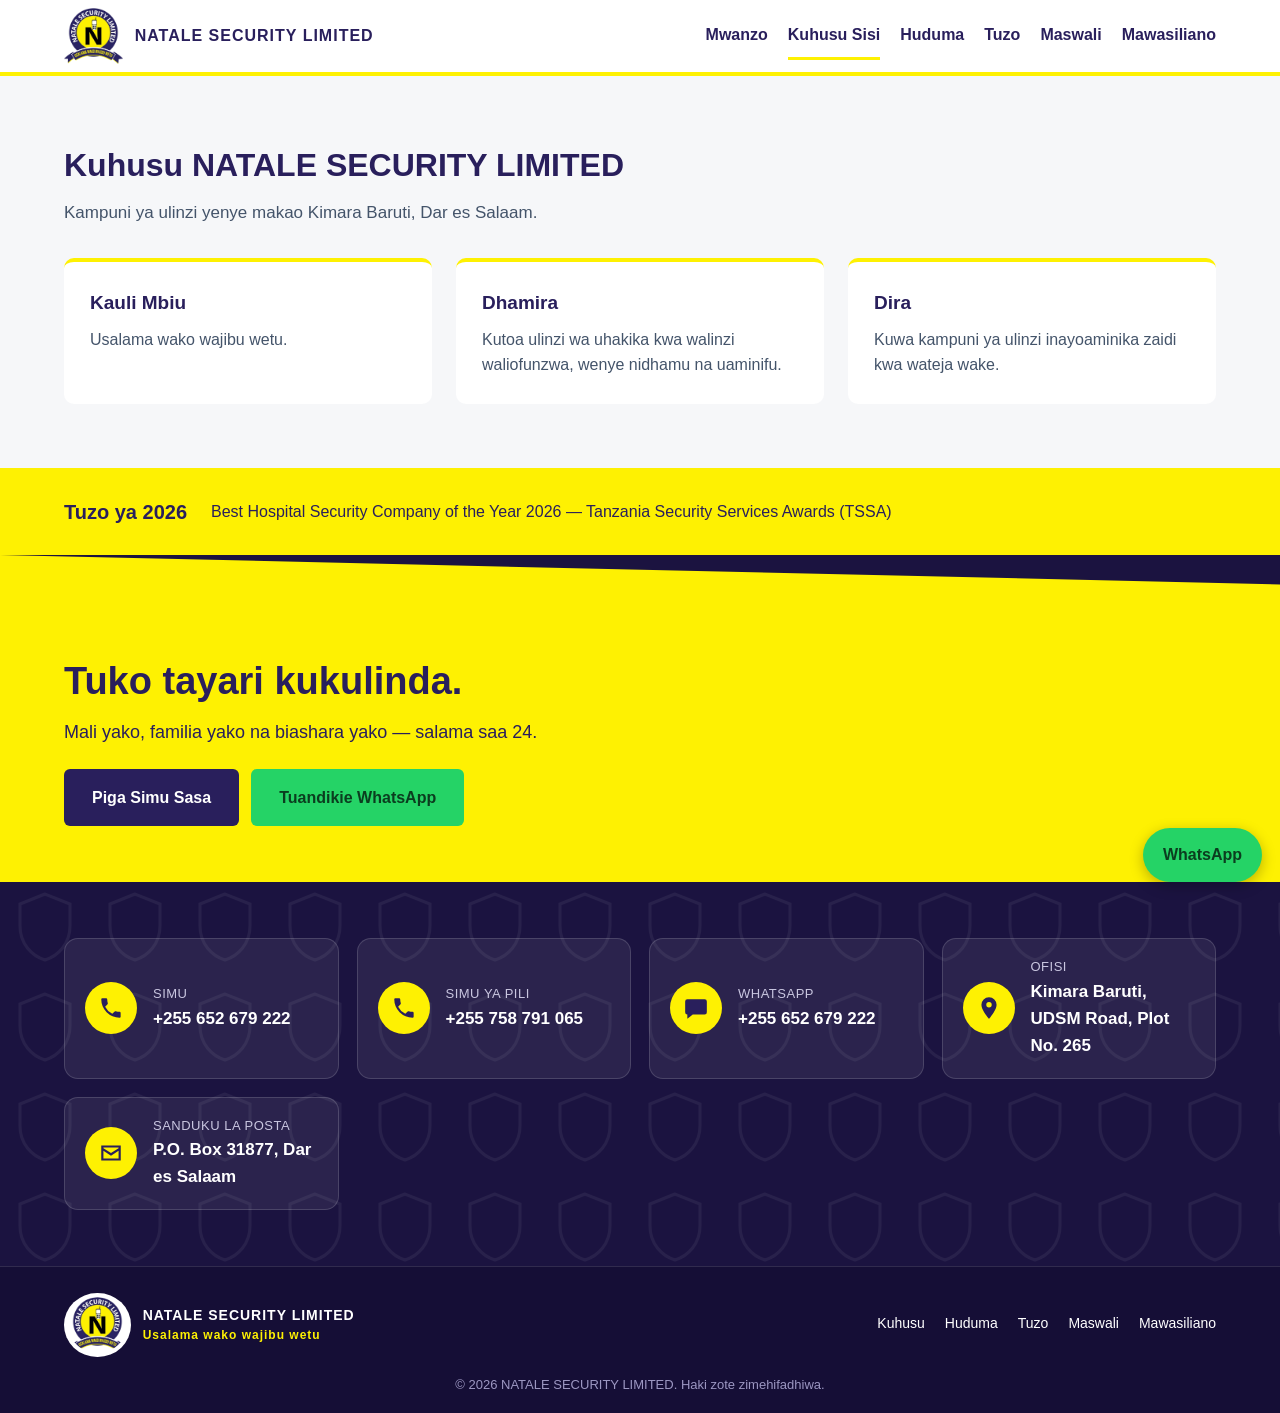
==== about.html @ 87dedaea "Toleo la kwanza: tovuti ya NATALE SECURITY LIMITED (kurasa 6)" ====
<!doctype html><html lang="sw"><head><meta charset="utf-8"><meta name="viewport" content="width=device-width,initial-scale=1"><title>Kuhusu Sisi | NATALE SECURITY LIMITED</title><meta name="description" content="Kuhusu NATALE SECURITY LIMITED, dira, dhamira na kauli mbiu."><link rel="icon" href="assets/logo.png"><link rel="stylesheet" href="css/style.css"></head><body>
<header><div class="w"><a class="brand" href="index.html"><img src="assets/logo.png" alt="Nembo la NATALE SECURITY LIMITED"><span>NATALE SECURITY LIMITED</span></a><nav><a href="index.html">Mwanzo</a><a href="about.html" class=on>Kuhusu Sisi</a><a href="services.html">Huduma</a><a href="awards.html">Tuzo</a><a href="faq.html">Maswali</a><a href="contact.html">Mawasiliano</a></nav></div></header>
<section class="sec"><div class="w"><h2>Kuhusu NATALE SECURITY LIMITED</h2><p class="sub">Kampuni ya ulinzi yenye makao Kimara Baruti, Dar es Salaam.</p><div class="grid"><div class="card"><h3>Kauli Mbiu</h3><p>Usalama wako wajibu wetu.</p></div><div class="card"><h3>Dhamira</h3><p>Kutoa ulinzi wa uhakika kwa walinzi waliofunzwa, wenye nidhamu na uaminifu.</p></div><div class="card"><h3>Dira</h3><p>Kuwa kampuni ya ulinzi inayoaminika zaidi kwa wateja wake.</p></div></div>
<!-- TODO: weka mwaka wa kuanzishwa, namba ya leseni/usajili na timu ya uongozi -->
</div></section><div class="award"><div class="w"><strong>Tuzo ya 2026</strong><span>Best Hospital Security Company of the Year 2026 &mdash; Tanzania Security Services Awards (TSSA)</span></div></div>
<footer>
<div class="ft-cta"><div class="w"><h2>Tuko tayari kukulinda.</h2><p>Mali yako, familia yako na biashara yako &mdash; salama saa 24.</p><div class="btns"><a class="b n" href="tel:+255652679222">Piga Simu Sasa</a><a class="b g" href="https://wa.me/255652679222">Tuandikie WhatsApp</a></div></div></div>
<div class="ft-main"><div class="w"><div class="fg"><a href="tel:+255652679222" class="fc"><span class="fi"><svg viewBox="0 0 24 24" width="26" height="26" fill="currentColor" aria-hidden="true"><path d="M6.6 10.8a15 15 0 006.6 6.6l2.2-2.2a1 1 0 011-.25 11 11 0 003.5.56 1 1 0 011 1V20a1 1 0 01-1 1A17 17 0 013 4a1 1 0 011-1h3.5a1 1 0 011 1c0 1.2.2 2.4.56 3.5a1 1 0 01-.25 1z"/></svg></span><span><small>Simu</small><b>+255 652 679 222</b></span></a><a href="tel:+255758791065" class="fc"><span class="fi"><svg viewBox="0 0 24 24" width="26" height="26" fill="currentColor" aria-hidden="true"><path d="M6.6 10.8a15 15 0 006.6 6.6l2.2-2.2a1 1 0 011-.25 11 11 0 003.5.56 1 1 0 011 1V20a1 1 0 01-1 1A17 17 0 013 4a1 1 0 011-1h3.5a1 1 0 011 1c0 1.2.2 2.4.56 3.5a1 1 0 01-.25 1z"/></svg></span><span><small>Simu ya pili</small><b>+255 758 791 065</b></span></a><a href="https://wa.me/255652679222" class="fc"><span class="fi"><svg viewBox="0 0 24 24" width="26" height="26" fill="currentColor" aria-hidden="true"><path d="M4 4h16a2 2 0 012 2v10a2 2 0 01-2 2H9l-5 4v-4H4a2 2 0 01-2-2V6a2 2 0 012-2z"/></svg></span><span><small>WhatsApp</small><b>+255 652 679 222</b></span></a><div class="fc"><span class="fi"><svg viewBox="0 0 24 24" width="26" height="26" fill="currentColor" aria-hidden="true"><path d="M12 2a7 7 0 00-7 7c0 5.200 7 13 7 13s7-7.800 7-13a7 7 0 00-7-7zm0 9.500A2.500 2.500 0 1112 6.500a2.500 2.500 0 010 5z"/></svg></span><span><small>Ofisi</small><b>Kimara Baruti, UDSM Road, Plot No. 265</b></span></div><div class="fc"><span class="fi"><svg viewBox="0 0 24 24" width="26" height="26" fill="currentColor" aria-hidden="true"><path d="M3 5h18v14H3zm2 2v.5l7 4.500 7-4.500V7zm14 3l-7 4.500L5 10v7h14z"/></svg></span><span><small>Sanduku la Posta</small><b>P.O. Box 31877, Dar es Salaam</b></span></div></div></div></div>
<div class="ft-bot"><div class="w"><a class="brand" href="index.html"><img src="assets/logo.png" alt="Nembo la NATALE SECURITY LIMITED"><span>NATALE SECURITY LIMITED<small>Usalama wako wajibu wetu</small></span></a><nav><a href="about.html">Kuhusu</a><a href="services.html">Huduma</a><a href="awards.html">Tuzo</a><a href="faq.html">Maswali</a><a href="contact.html">Mawasiliano</a></nav></div><p>&copy; 2026 NATALE SECURITY LIMITED. Haki zote zimehifadhiwa.</p></div>
</footer>
<a class="wa" href="https://wa.me/255652679222">WhatsApp</a></body></html>
---- css/style.css ----
:root{--n:#291F5C;--d:#1B1340;--y:#FEF102;--t:#44546A;--bg:#F6F7F9}
*{box-sizing:border-box}body{margin:0;font-family:Inter,Arial,sans-serif;color:var(--n);background:var(--bg);line-height:1.6}
a{color:inherit;text-decoration:none}.w{max-width:1200px;margin:0 auto;padding:0 24px}
header{background:#fff;border-bottom:4px solid var(--y);position:sticky;top:0;z-index:9}
header .w{display:flex;flex-wrap:wrap;align-items:center;justify-content:space-between;gap:8px 24px;padding-top:8px;padding-bottom:8px}
.brand{display:flex;align-items:center;gap:12px;font-weight:800;letter-spacing:1px}.brand img{height:56px}
nav{display:flex;flex-wrap:wrap;gap:6px 20px;font-weight:600}nav a{padding:10px 0;border-bottom:3px solid transparent}nav a.on,nav a:hover{border-color:var(--y)}
.hero{background:var(--n);color:#fff;padding:72px 0}.hero .w{display:flex;flex-wrap:wrap;gap:40px;align-items:center;justify-content:space-between}
.hero .tx{flex:1 1 460px}.eyebrow{color:var(--y);font-weight:700;letter-spacing:2px;font-size:14px}
h1{font-size:46px;line-height:1.1;margin:12px 0 18px}h2{font-size:32px;margin:0 0 8px}h3{margin:0 0 8px;font-size:19px}
.hero p{color:#D5DCE8;font-size:18px;max-width:620px}.btns{display:flex;flex-wrap:wrap;gap:12px;margin-top:24px}
.b{display:inline-block;padding:14px 26px;border-radius:6px;font-weight:700;border:2px solid transparent;cursor:pointer;font-size:16px;font-family:inherit}
.b.y{background:var(--y);color:var(--n)}.b.g{background:#25D366;color:#0B3D1F}.b.o{border-color:#fff;color:#fff}.b.n{background:var(--n);color:#fff}
.vid{flex:0 1 270px}video{width:100%;border-radius:16px;display:block;background:#000;border:4px solid var(--y)}
.sec{padding:64px 0}.dark{background:var(--n);color:#fff}.sub{color:var(--t);margin:0 0 32px;font-size:17px}.dark .sub{color:#D5DCE8}
.grid{display:grid;grid-template-columns:repeat(auto-fit,minmax(260px,1fr));gap:24px}
.card{background:#fff;border-radius:10px;padding:26px;border-top:4px solid var(--y)}.card p{margin:0;color:var(--t)}
.award{background:var(--y);color:var(--n);padding:28px 0}.award .w{display:flex;flex-wrap:wrap;gap:12px 24px;align-items:center}.award strong{font-size:20px}
.chips{display:flex;flex-wrap:wrap;gap:12px}.chips span{background:#fff;border:2px solid var(--n);padding:8px 18px;border-radius:999px;font-weight:600}
details{background:#fff;border-radius:10px;padding:18px 22px;margin-bottom:12px}summary{font-weight:700;cursor:pointer}details p{color:var(--t);margin:10px 0 0}
form{display:grid;gap:14px;max-width:560px}input,textarea,select{padding:14px;border:2px solid #C9CDE0;border-radius:6px;font:inherit;width:100%}
label{font-weight:600;display:grid;gap:6px}footer{background:var(--d);color:#C9C6E0;padding:28px 0;text-align:center;font-size:14px}
.wa{position:fixed;right:18px;bottom:18px;background:#25D366;color:#0B3D1F;font-weight:700;padding:14px 20px;border-radius:999px;box-shadow:0 4px 14px #0004;z-index:20}
@media(max-width:640px){h1{font-size:34px}.hero{padding:48px 0}}

footer{padding:0;text-align:left;color:#fff;background:var(--d)}
.ft-cta{background:var(--y);color:var(--n);padding:96px 0 56px;clip-path:polygon(0 0,100% 9%,100% 100%,0 100%);margin-top:-1px}
.ft-cta h2{font-size:38px;margin:0 0 6px}.ft-cta p{margin:0;font-size:18px;font-weight:500}.ft-cta .btns{margin-top:22px}
.ft-main{padding:56px 0;background:var(--d) url("data:image/svg+xml,%3Csvg xmlns='http://www.w3.org/2000/svg' width='90' height='100'%3E%3Cpath d='M45 12L20 22v22c0 18 12 30 25 34 13-4 25-16 25-34V22z' fill='none' stroke='%23ffffff' stroke-opacity='.06' stroke-width='3'/%3E%3C/svg%3E")}
.fg{display:grid;grid-template-columns:repeat(auto-fit,minmax(250px,1fr));gap:18px}
.fc{display:flex;gap:16px;align-items:center;background:#ffffff12;border:1px solid #ffffff26;border-radius:14px;padding:18px 20px;transition:.2s}
a.fc:hover{background:#ffffff22;transform:translateY(-3px);border-color:var(--y)}
.fi{flex:none;width:52px;height:52px;border-radius:50%;background:var(--y);color:var(--n);display:grid;place-items:center}
.fc small{display:block;color:#C9C6E0;font-size:13px;letter-spacing:.5px;text-transform:uppercase}.fc b{font-size:17px;word-break:break-word}
.ft-bot{border-top:1px solid #ffffff1f;background:#150E36;padding:26px 0 18px}
.ft-bot .w{display:flex;flex-wrap:wrap;gap:16px 32px;align-items:center;justify-content:space-between}
.ft-bot .brand{color:#fff}.ft-bot .brand small{display:block;color:var(--y);font-size:12px;letter-spacing:1px}.ft-bot .brand img{height:64px;background:#fff;border-radius:50%;padding:4px}
.ft-bot nav a{color:#fff;font-weight:500}.ft-bot p{text-align:center;color:#9C97C2;font-size:13px;margin:18px 0 0}
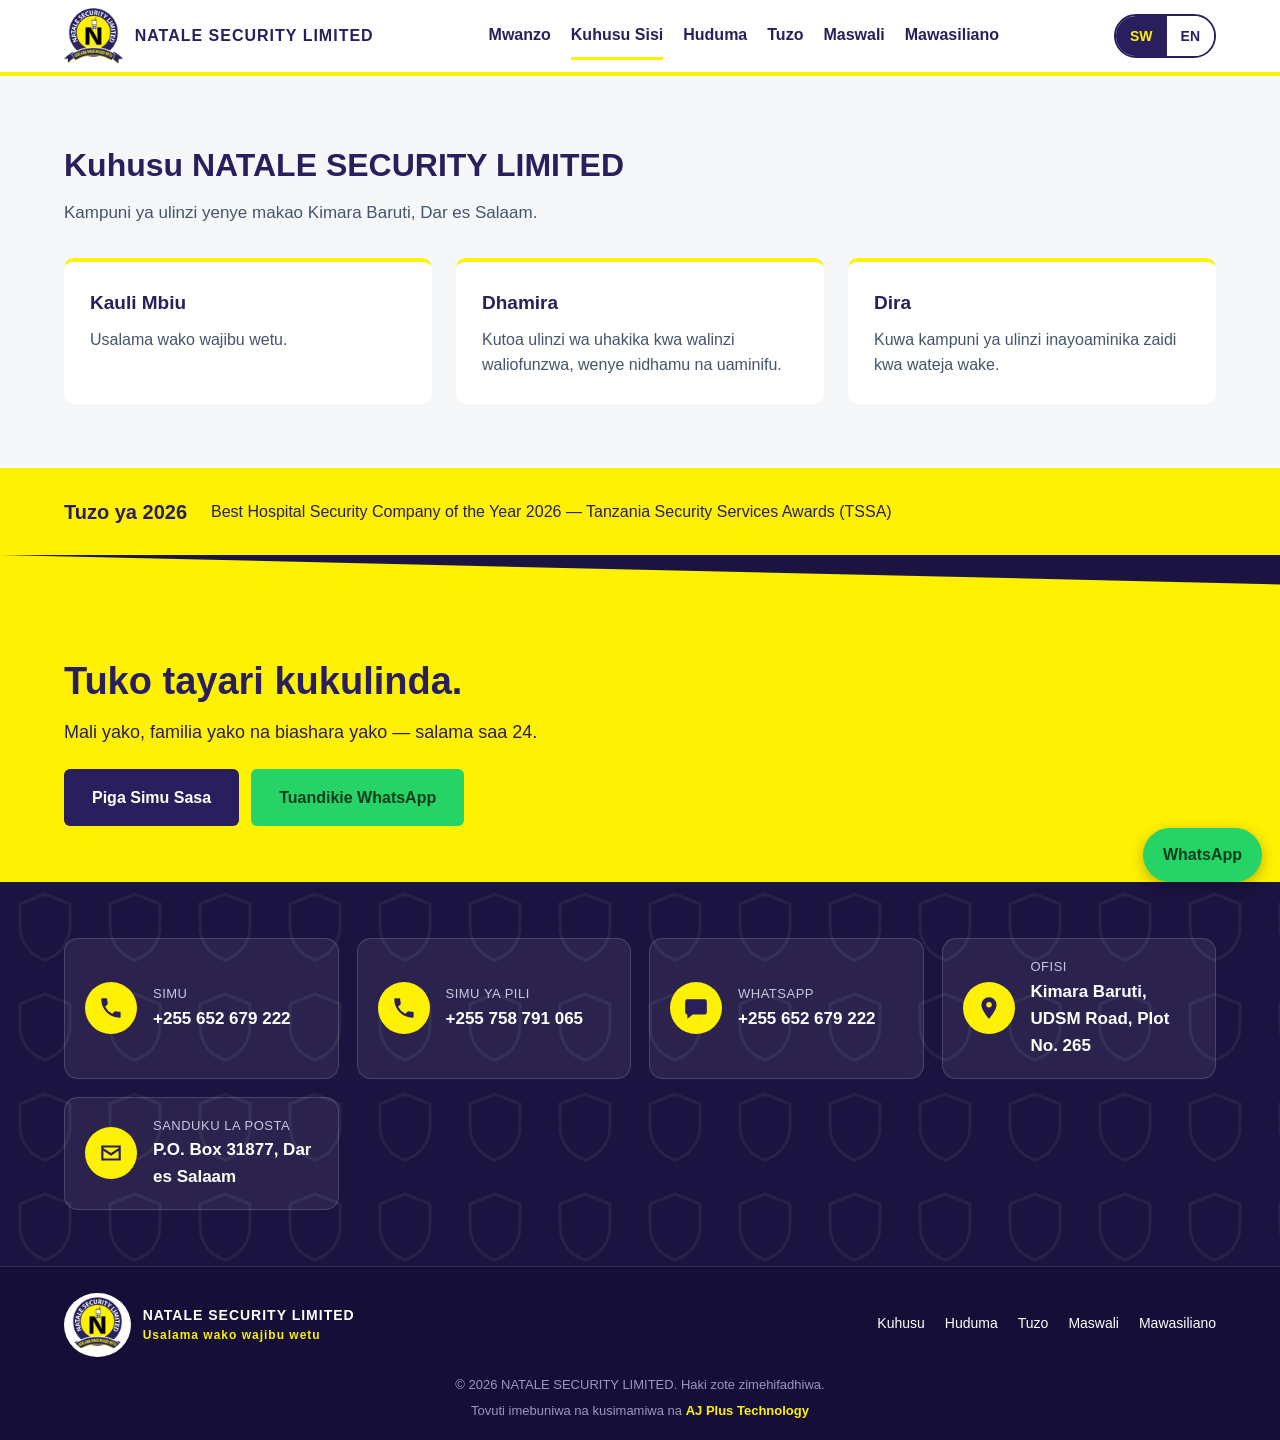
==== commit 46dc8775: "Lugha mbili (SW/EN), footer mpya, mstari wa AJ Plus Technology" ====
--- a/about.html
+++ b/about.html
@@ -1,4 +1,4 @@
-<!doctype html><html lang="sw"><head><meta charset="utf-8"><meta name="viewport" content="width=device-width,initial-scale=1"><title>Kuhusu Sisi | NATALE SECURITY LIMITED</title><meta name="description" content="Kuhusu NATALE SECURITY LIMITED, dira, dhamira na kauli mbiu."><link rel="icon" href="assets/logo.png"><link rel="stylesheet" href="css/style.css"></head><body>
+<!doctype html><html lang="sw"><head><meta charset="utf-8"><meta name="viewport" content="width=device-width,initial-scale=1"><title>Kuhusu Sisi | NATALE SECURITY LIMITED</title><meta name="author" content="AJ Plus Technology"><meta name="description" content="Kuhusu NATALE SECURITY LIMITED, dira, dhamira na kauli mbiu."><link rel="icon" href="assets/logo.png"><link rel="stylesheet" href="css/style.css"></head><body>
 <header><div class="w"><a class="brand" href="index.html"><img src="assets/logo.png" alt="Nembo la NATALE SECURITY LIMITED"><span>NATALE SECURITY LIMITED</span></a><nav><a href="index.html">Mwanzo</a><a href="about.html" class=on>Kuhusu Sisi</a><a href="services.html">Huduma</a><a href="awards.html">Tuzo</a><a href="faq.html">Maswali</a><a href="contact.html">Mawasiliano</a></nav></div></header>
 <section class="sec"><div class="w"><h2>Kuhusu NATALE SECURITY LIMITED</h2><p class="sub">Kampuni ya ulinzi yenye makao Kimara Baruti, Dar es Salaam.</p><div class="grid"><div class="card"><h3>Kauli Mbiu</h3><p>Usalama wako wajibu wetu.</p></div><div class="card"><h3>Dhamira</h3><p>Kutoa ulinzi wa uhakika kwa walinzi waliofunzwa, wenye nidhamu na uaminifu.</p></div><div class="card"><h3>Dira</h3><p>Kuwa kampuni ya ulinzi inayoaminika zaidi kwa wateja wake.</p></div></div>
 <!-- TODO: weka mwaka wa kuanzishwa, namba ya leseni/usajili na timu ya uongozi -->
@@ -6,6 +6,6 @@
 <footer>
 <div class="ft-cta"><div class="w"><h2>Tuko tayari kukulinda.</h2><p>Mali yako, familia yako na biashara yako &mdash; salama saa 24.</p><div class="btns"><a class="b n" href="tel:+255652679222">Piga Simu Sasa</a><a class="b g" href="https://wa.me/255652679222">Tuandikie WhatsApp</a></div></div></div>
 <div class="ft-main"><div class="w"><div class="fg"><a href="tel:+255652679222" class="fc"><span class="fi"><svg viewBox="0 0 24 24" width="26" height="26" fill="currentColor" aria-hidden="true"><path d="M6.6 10.8a15 15 0 006.6 6.6l2.2-2.2a1 1 0 011-.25 11 11 0 003.5.56 1 1 0 011 1V20a1 1 0 01-1 1A17 17 0 013 4a1 1 0 011-1h3.5a1 1 0 011 1c0 1.2.2 2.4.56 3.5a1 1 0 01-.25 1z"/></svg></span><span><small>Simu</small><b>+255 652 679 222</b></span></a><a href="tel:+255758791065" class="fc"><span class="fi"><svg viewBox="0 0 24 24" width="26" height="26" fill="currentColor" aria-hidden="true"><path d="M6.6 10.8a15 15 0 006.6 6.6l2.2-2.2a1 1 0 011-.25 11 11 0 003.5.56 1 1 0 011 1V20a1 1 0 01-1 1A17 17 0 013 4a1 1 0 011-1h3.5a1 1 0 011 1c0 1.2.2 2.4.56 3.5a1 1 0 01-.25 1z"/></svg></span><span><small>Simu ya pili</small><b>+255 758 791 065</b></span></a><a href="https://wa.me/255652679222" class="fc"><span class="fi"><svg viewBox="0 0 24 24" width="26" height="26" fill="currentColor" aria-hidden="true"><path d="M4 4h16a2 2 0 012 2v10a2 2 0 01-2 2H9l-5 4v-4H4a2 2 0 01-2-2V6a2 2 0 012-2z"/></svg></span><span><small>WhatsApp</small><b>+255 652 679 222</b></span></a><div class="fc"><span class="fi"><svg viewBox="0 0 24 24" width="26" height="26" fill="currentColor" aria-hidden="true"><path d="M12 2a7 7 0 00-7 7c0 5.200 7 13 7 13s7-7.800 7-13a7 7 0 00-7-7zm0 9.500A2.500 2.500 0 1112 6.500a2.500 2.500 0 010 5z"/></svg></span><span><small>Ofisi</small><b>Kimara Baruti, UDSM Road, Plot No. 265</b></span></div><div class="fc"><span class="fi"><svg viewBox="0 0 24 24" width="26" height="26" fill="currentColor" aria-hidden="true"><path d="M3 5h18v14H3zm2 2v.5l7 4.500 7-4.500V7zm14 3l-7 4.500L5 10v7h14z"/></svg></span><span><small>Sanduku la Posta</small><b>P.O. Box 31877, Dar es Salaam</b></span></div></div></div></div>
-<div class="ft-bot"><div class="w"><a class="brand" href="index.html"><img src="assets/logo.png" alt="Nembo la NATALE SECURITY LIMITED"><span>NATALE SECURITY LIMITED<small>Usalama wako wajibu wetu</small></span></a><nav><a href="about.html">Kuhusu</a><a href="services.html">Huduma</a><a href="awards.html">Tuzo</a><a href="faq.html">Maswali</a><a href="contact.html">Mawasiliano</a></nav></div><p>&copy; 2026 NATALE SECURITY LIMITED. Haki zote zimehifadhiwa.</p></div>
+<div class="ft-bot"><div class="w"><a class="brand" href="index.html"><img src="assets/logo.png" alt="Nembo la NATALE SECURITY LIMITED"><span>NATALE SECURITY LIMITED<small>Usalama wako wajibu wetu</small></span></a><nav><a href="about.html">Kuhusu</a><a href="services.html">Huduma</a><a href="awards.html">Tuzo</a><a href="faq.html">Maswali</a><a href="contact.html">Mawasiliano</a></nav></div><p>&copy; 2026 NATALE SECURITY LIMITED. Haki zote zimehifadhiwa.</p><p class="credit">Tovuti imebuniwa na kusimamiwa na <strong>AJ Plus Technology</strong></p></div>
 </footer>
-<a class="wa" href="https://wa.me/255652679222">WhatsApp</a></body></html>+<a class="wa" href="https://wa.me/255652679222">WhatsApp</a><script src="js/lang.js" defer></script></body></html>
--- a/css/style.css
+++ b/css/style.css
@@ -36,3 +36,5 @@
 .ft-bot .w{display:flex;flex-wrap:wrap;gap:16px 32px;align-items:center;justify-content:space-between}
 .ft-bot .brand{color:#fff}.ft-bot .brand small{display:block;color:var(--y);font-size:12px;letter-spacing:1px}.ft-bot .brand img{height:64px;background:#fff;border-radius:50%;padding:4px}
 .ft-bot nav a{color:#fff;font-weight:500}.ft-bot p{text-align:center;color:#9C97C2;font-size:13px;margin:18px 0 0}
+.ft-bot .credit{margin:6px 0 0;font-size:13px;color:#9C97C2}.ft-bot .credit strong{color:var(--y);font-weight:600}
+.lg{display:flex;border:2px solid var(--n);border-radius:999px;overflow:hidden}.lg button{border:0;background:#fff;color:var(--n);font:700 14px Inter,Arial,sans-serif;padding:8px 14px;cursor:pointer;min-height:40px}.lg button[aria-pressed=true]{background:var(--n);color:var(--y)}
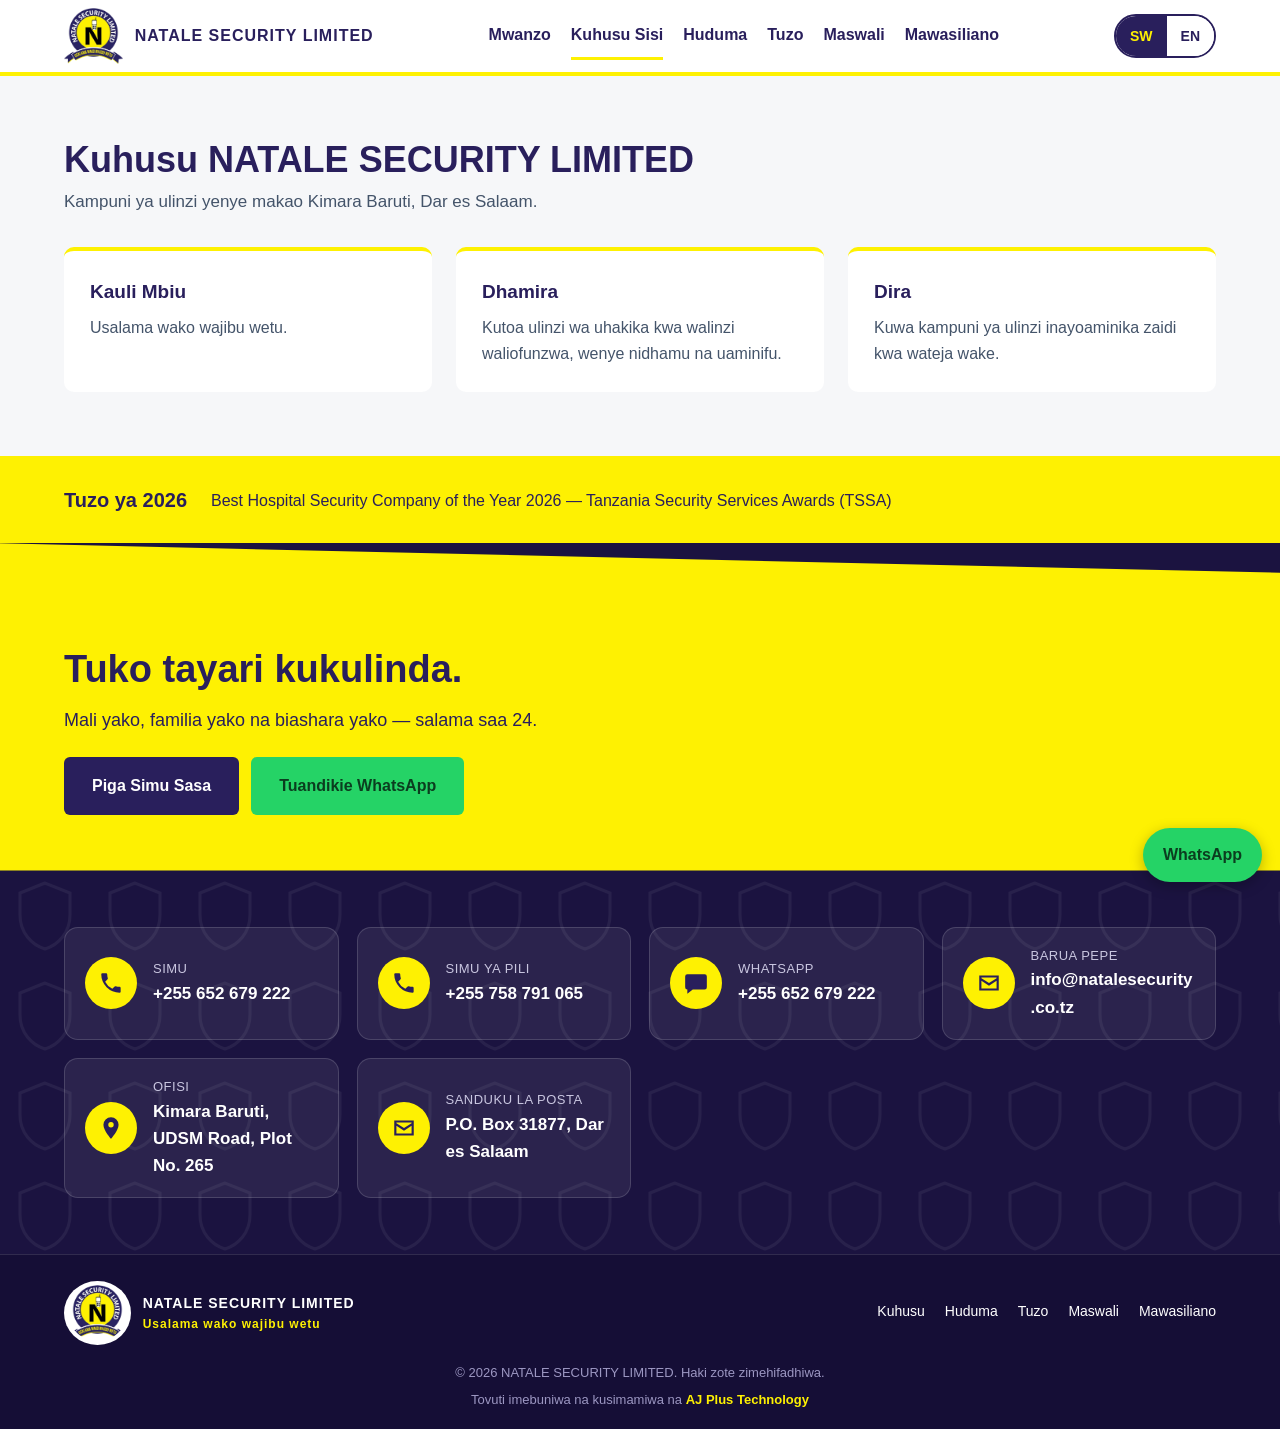
==== commit b2e87e4a: "Barua pepe, h1 kwa kurasa zote, 404, robots.txt" ====
--- a/about.html
+++ b/about.html
@@ -1,11 +1,11 @@
 <!doctype html><html lang="sw"><head><meta charset="utf-8"><meta name="viewport" content="width=device-width,initial-scale=1"><title>Kuhusu Sisi | NATALE SECURITY LIMITED</title><meta name="author" content="AJ Plus Technology"><meta name="description" content="Kuhusu NATALE SECURITY LIMITED, dira, dhamira na kauli mbiu."><link rel="icon" href="assets/logo.png"><link rel="stylesheet" href="css/style.css"></head><body>
 <header><div class="w"><a class="brand" href="index.html"><img src="assets/logo.png" alt="Nembo la NATALE SECURITY LIMITED"><span>NATALE SECURITY LIMITED</span></a><nav><a href="index.html">Mwanzo</a><a href="about.html" class=on>Kuhusu Sisi</a><a href="services.html">Huduma</a><a href="awards.html">Tuzo</a><a href="faq.html">Maswali</a><a href="contact.html">Mawasiliano</a></nav></div></header>
-<section class="sec"><div class="w"><h2>Kuhusu NATALE SECURITY LIMITED</h2><p class="sub">Kampuni ya ulinzi yenye makao Kimara Baruti, Dar es Salaam.</p><div class="grid"><div class="card"><h3>Kauli Mbiu</h3><p>Usalama wako wajibu wetu.</p></div><div class="card"><h3>Dhamira</h3><p>Kutoa ulinzi wa uhakika kwa walinzi waliofunzwa, wenye nidhamu na uaminifu.</p></div><div class="card"><h3>Dira</h3><p>Kuwa kampuni ya ulinzi inayoaminika zaidi kwa wateja wake.</p></div></div>
+<section class="sec"><div class="w"><h1 style="font-size:36px;margin:0 0 8px">Kuhusu NATALE SECURITY LIMITED</h1><p class="sub">Kampuni ya ulinzi yenye makao Kimara Baruti, Dar es Salaam.</p><div class="grid"><div class="card"><h3>Kauli Mbiu</h3><p>Usalama wako wajibu wetu.</p></div><div class="card"><h3>Dhamira</h3><p>Kutoa ulinzi wa uhakika kwa walinzi waliofunzwa, wenye nidhamu na uaminifu.</p></div><div class="card"><h3>Dira</h3><p>Kuwa kampuni ya ulinzi inayoaminika zaidi kwa wateja wake.</p></div></div>
 <!-- TODO: weka mwaka wa kuanzishwa, namba ya leseni/usajili na timu ya uongozi -->
 </div></section><div class="award"><div class="w"><strong>Tuzo ya 2026</strong><span>Best Hospital Security Company of the Year 2026 &mdash; Tanzania Security Services Awards (TSSA)</span></div></div>
 <footer>
 <div class="ft-cta"><div class="w"><h2>Tuko tayari kukulinda.</h2><p>Mali yako, familia yako na biashara yako &mdash; salama saa 24.</p><div class="btns"><a class="b n" href="tel:+255652679222">Piga Simu Sasa</a><a class="b g" href="https://wa.me/255652679222">Tuandikie WhatsApp</a></div></div></div>
-<div class="ft-main"><div class="w"><div class="fg"><a href="tel:+255652679222" class="fc"><span class="fi"><svg viewBox="0 0 24 24" width="26" height="26" fill="currentColor" aria-hidden="true"><path d="M6.6 10.8a15 15 0 006.6 6.6l2.2-2.2a1 1 0 011-.25 11 11 0 003.5.56 1 1 0 011 1V20a1 1 0 01-1 1A17 17 0 013 4a1 1 0 011-1h3.5a1 1 0 011 1c0 1.2.2 2.4.56 3.5a1 1 0 01-.25 1z"/></svg></span><span><small>Simu</small><b>+255 652 679 222</b></span></a><a href="tel:+255758791065" class="fc"><span class="fi"><svg viewBox="0 0 24 24" width="26" height="26" fill="currentColor" aria-hidden="true"><path d="M6.6 10.8a15 15 0 006.6 6.6l2.2-2.2a1 1 0 011-.25 11 11 0 003.5.56 1 1 0 011 1V20a1 1 0 01-1 1A17 17 0 013 4a1 1 0 011-1h3.5a1 1 0 011 1c0 1.2.2 2.4.56 3.5a1 1 0 01-.25 1z"/></svg></span><span><small>Simu ya pili</small><b>+255 758 791 065</b></span></a><a href="https://wa.me/255652679222" class="fc"><span class="fi"><svg viewBox="0 0 24 24" width="26" height="26" fill="currentColor" aria-hidden="true"><path d="M4 4h16a2 2 0 012 2v10a2 2 0 01-2 2H9l-5 4v-4H4a2 2 0 01-2-2V6a2 2 0 012-2z"/></svg></span><span><small>WhatsApp</small><b>+255 652 679 222</b></span></a><div class="fc"><span class="fi"><svg viewBox="0 0 24 24" width="26" height="26" fill="currentColor" aria-hidden="true"><path d="M12 2a7 7 0 00-7 7c0 5.200 7 13 7 13s7-7.800 7-13a7 7 0 00-7-7zm0 9.500A2.500 2.500 0 1112 6.500a2.500 2.500 0 010 5z"/></svg></span><span><small>Ofisi</small><b>Kimara Baruti, UDSM Road, Plot No. 265</b></span></div><div class="fc"><span class="fi"><svg viewBox="0 0 24 24" width="26" height="26" fill="currentColor" aria-hidden="true"><path d="M3 5h18v14H3zm2 2v.5l7 4.500 7-4.500V7zm14 3l-7 4.500L5 10v7h14z"/></svg></span><span><small>Sanduku la Posta</small><b>P.O. Box 31877, Dar es Salaam</b></span></div></div></div></div>
+<div class="ft-main"><div class="w"><div class="fg"><a href="tel:+255652679222" class="fc"><span class="fi"><svg viewBox="0 0 24 24" width="26" height="26" fill="currentColor" aria-hidden="true"><path d="M6.6 10.8a15 15 0 006.6 6.6l2.2-2.2a1 1 0 011-.25 11 11 0 003.5.56 1 1 0 011 1V20a1 1 0 01-1 1A17 17 0 013 4a1 1 0 011-1h3.5a1 1 0 011 1c0 1.2.2 2.4.56 3.5a1 1 0 01-.25 1z"/></svg></span><span><small>Simu</small><b>+255 652 679 222</b></span></a><a href="tel:+255758791065" class="fc"><span class="fi"><svg viewBox="0 0 24 24" width="26" height="26" fill="currentColor" aria-hidden="true"><path d="M6.6 10.8a15 15 0 006.6 6.6l2.2-2.2a1 1 0 011-.25 11 11 0 003.5.56 1 1 0 011 1V20a1 1 0 01-1 1A17 17 0 013 4a1 1 0 011-1h3.5a1 1 0 011 1c0 1.2.2 2.4.56 3.5a1 1 0 01-.25 1z"/></svg></span><span><small>Simu ya pili</small><b>+255 758 791 065</b></span></a><a href="https://wa.me/255652679222" class="fc"><span class="fi"><svg viewBox="0 0 24 24" width="26" height="26" fill="currentColor" aria-hidden="true"><path d="M4 4h16a2 2 0 012 2v10a2 2 0 01-2 2H9l-5 4v-4H4a2 2 0 01-2-2V6a2 2 0 012-2z"/></svg></span><span><small>WhatsApp</small><b>+255 652 679 222</b></span></a><a href="mailto:info@natalesecurity.co.tz" class="fc"><span class="fi"><svg viewBox="0 0 24 24" width="26" height="26" fill="currentColor" aria-hidden="true"><path d="M3 5h18v14H3zm2 2v.5l7 4.500 7-4.500V7zm14 3l-7 4.500L5 10v7h14z"/></svg></span><span><small>Barua Pepe</small><b>info@natalesecurity.co.tz</b></span></a><div class="fc"><span class="fi"><svg viewBox="0 0 24 24" width="26" height="26" fill="currentColor" aria-hidden="true"><path d="M12 2a7 7 0 00-7 7c0 5.200 7 13 7 13s7-7.800 7-13a7 7 0 00-7-7zm0 9.500A2.500 2.500 0 1112 6.500a2.500 2.500 0 010 5z"/></svg></span><span><small>Ofisi</small><b>Kimara Baruti, UDSM Road, Plot No. 265</b></span></div><div class="fc"><span class="fi"><svg viewBox="0 0 24 24" width="26" height="26" fill="currentColor" aria-hidden="true"><path d="M3 5h18v14H3zm2 2v.5l7 4.500 7-4.500V7zm14 3l-7 4.500L5 10v7h14z"/></svg></span><span><small>Sanduku la Posta</small><b>P.O. Box 31877, Dar es Salaam</b></span></div></div></div></div>
 <div class="ft-bot"><div class="w"><a class="brand" href="index.html"><img src="assets/logo.png" alt="Nembo la NATALE SECURITY LIMITED"><span>NATALE SECURITY LIMITED<small>Usalama wako wajibu wetu</small></span></a><nav><a href="about.html">Kuhusu</a><a href="services.html">Huduma</a><a href="awards.html">Tuzo</a><a href="faq.html">Maswali</a><a href="contact.html">Mawasiliano</a></nav></div><p>&copy; 2026 NATALE SECURITY LIMITED. Haki zote zimehifadhiwa.</p><p class="credit">Tovuti imebuniwa na kusimamiwa na <strong>AJ Plus Technology</strong></p></div>
 </footer>
 <a class="wa" href="https://wa.me/255652679222">WhatsApp</a><script src="js/lang.js" defer></script></body></html>
